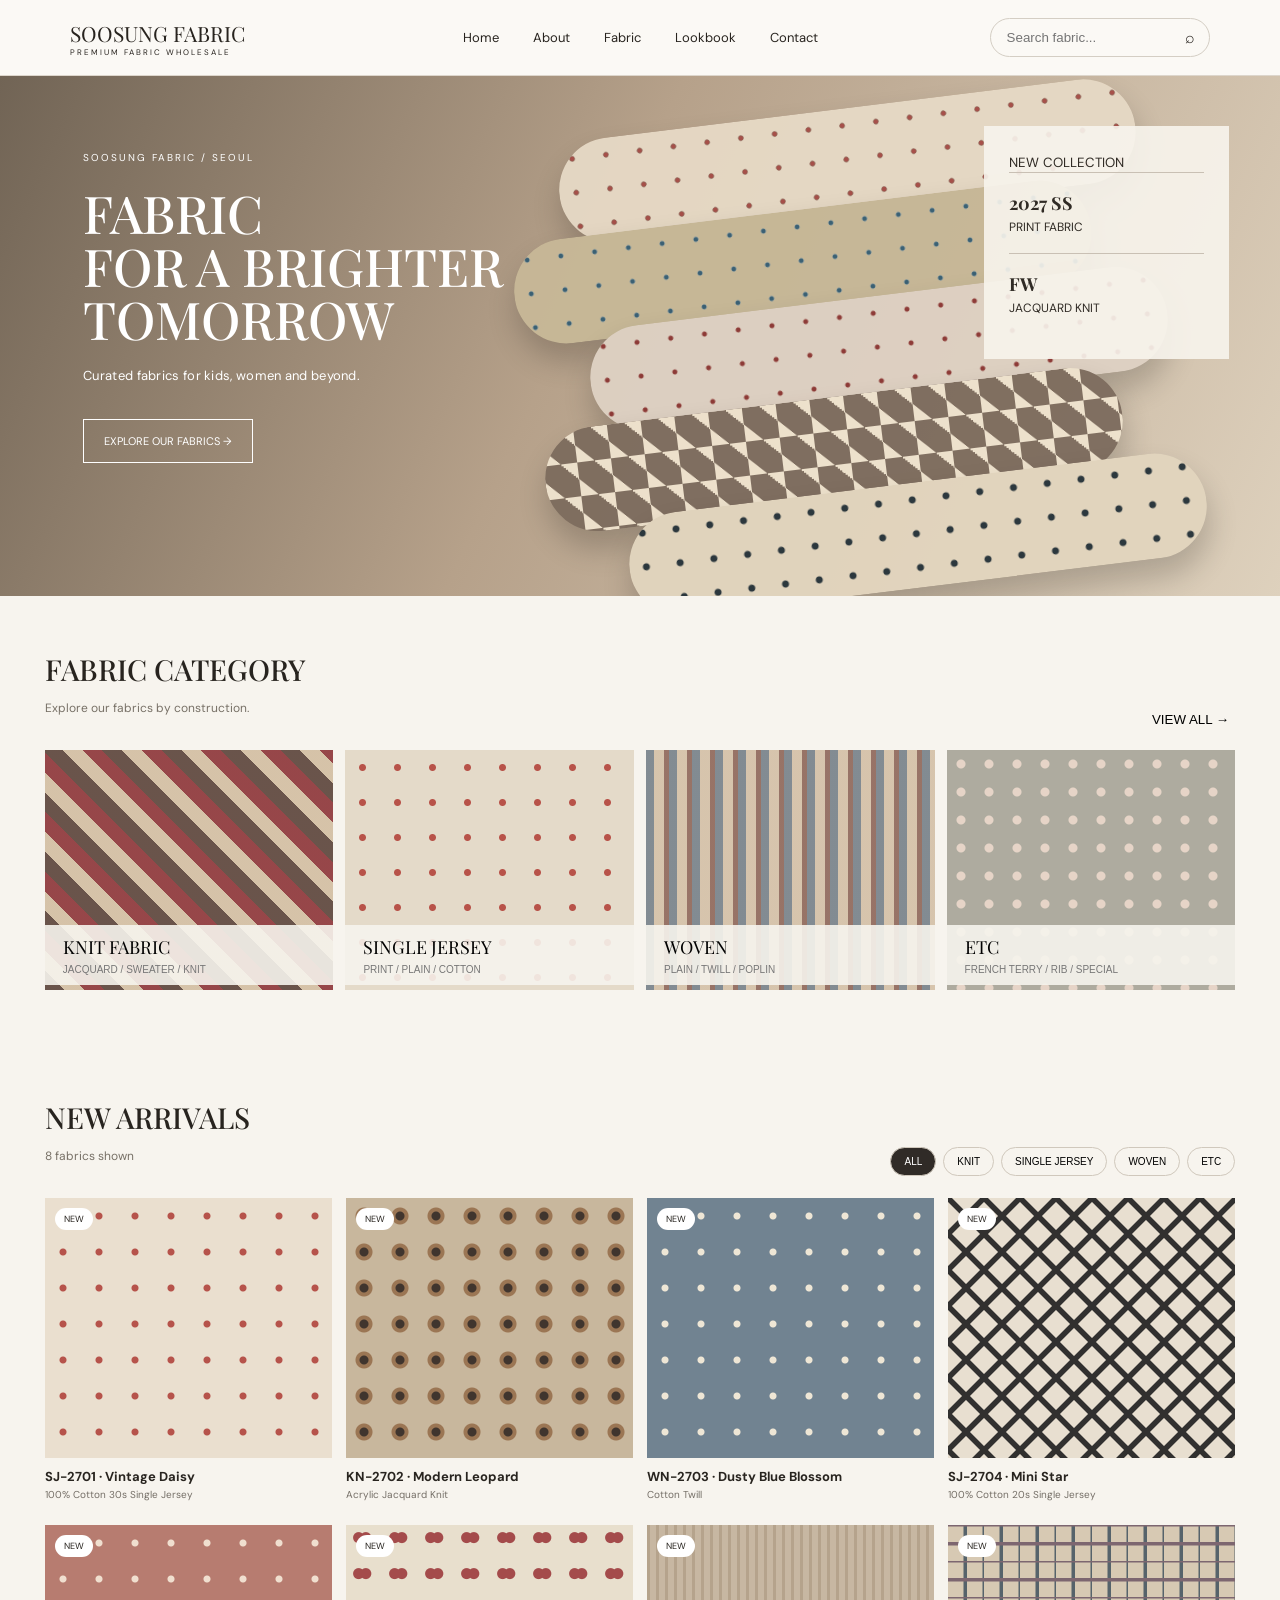
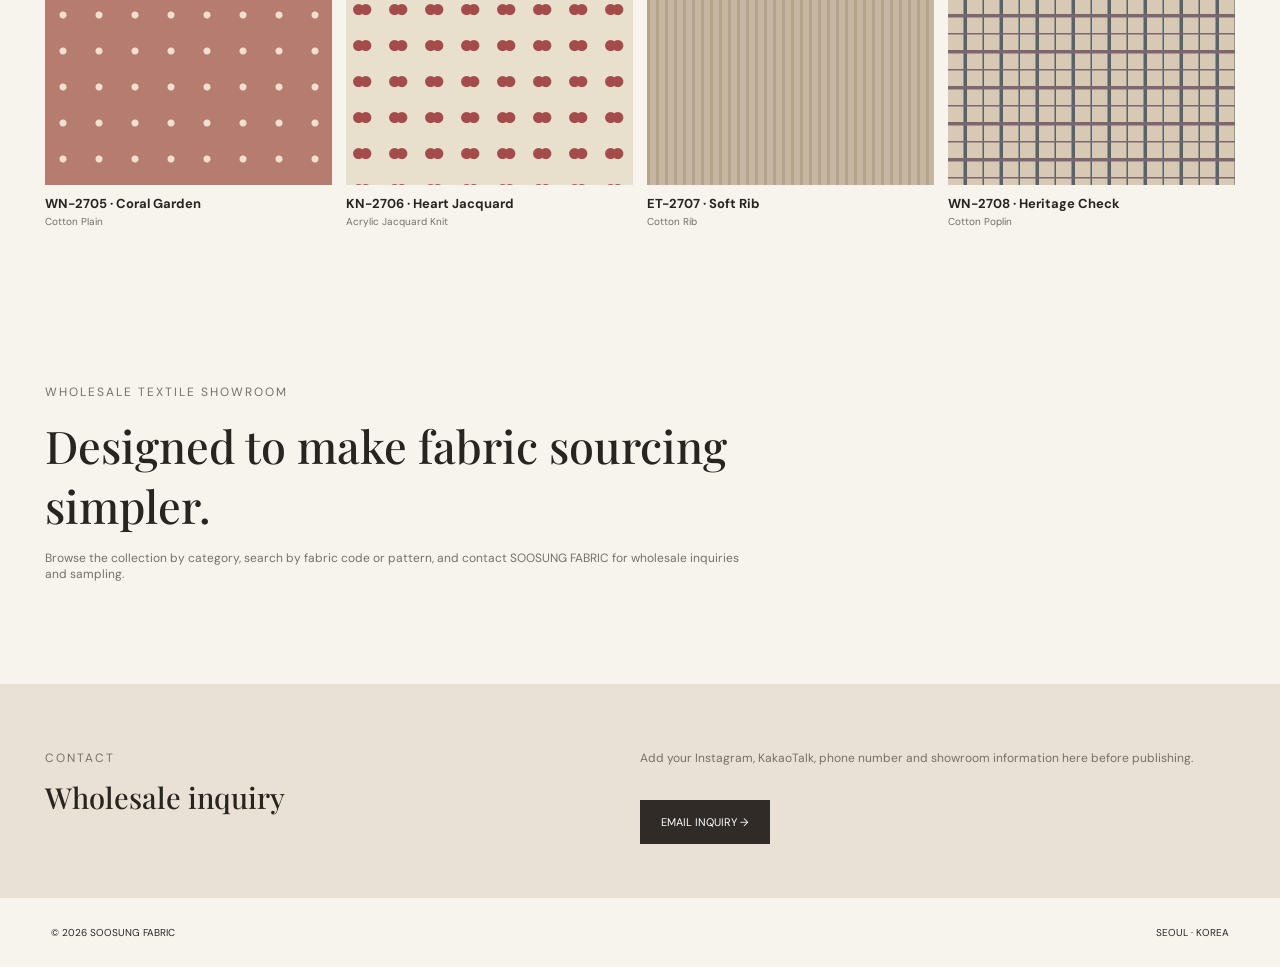
==== index.html @ e0ed1f42 "Add files via upload" ====
<!doctype html>
<html lang="en">
<head>
<meta charset="utf-8">
<meta name="viewport" content="width=device-width,initial-scale=1">
<title>SOOSUNG FABRIC — Online Showroom</title>
<meta name="description" content="SOOSUNG FABRIC online fabric showroom">
<link rel="preconnect" href="https://fonts.googleapis.com">
<link rel="preconnect" href="https://fonts.gstatic.com" crossorigin>
<link href="https://fonts.googleapis.com/css2?family=DM+Sans:wght@400;500;600&family=Playfair+Display:wght@500;600&display=swap" rel="stylesheet">
<link rel="stylesheet" href="style.css">
</head>
<body>
<header class="topbar">
  <a class="brand" href="#home"><span>SOOSUNG FABRIC</span><small>PREMIUM FABRIC WHOLESALE</small></a>
  <nav>
    <a href="#home">Home</a><a href="#about">About</a><a href="#fabric">Fabric</a>
    <a href="#lookbook">Lookbook</a><a href="#contact">Contact</a>
  </nav>
  <div class="search"><input id="searchInput" placeholder="Search fabric..."><span>⌕</span></div>
</header>

<main>
<section class="hero" id="home">
  <div class="hero-copy">
    <p class="eyebrow">SOOSUNG FABRIC / SEOUL</p>
    <h1>FABRIC<br>FOR A BRIGHTER<br>TOMORROW</h1>
    <p>Curated fabrics for kids, women and beyond.</p>
    <a class="outline-btn" href="#fabric">EXPLORE OUR FABRICS →</a>
  </div>
  <div class="hero-art" aria-label="fabric rolls">
    <div class="roll r1"></div><div class="roll r2"></div><div class="roll r3"></div>
    <div class="roll r4"></div><div class="roll r5"></div>
  </div>
  <aside class="collection">
    <small>NEW COLLECTION</small>
    <div><b>2027 SS</b><span>PRINT FABRIC</span></div>
    <div><b>FW</b><span>JACQUARD KNIT</span></div>
  </aside>
</section>

<section class="section" id="fabric">
  <div class="section-head"><div><h2>FABRIC CATEGORY</h2><p>Explore our fabrics by construction.</p></div><button class="text-btn" data-filter="all">VIEW ALL →</button></div>
  <div class="categories">
    <button class="cat knit" data-filter="knit"><span>KNIT FABRIC</span><small>JACQUARD / SWEATER / KNIT</small></button>
    <button class="cat jersey" data-filter="jersey"><span>SINGLE JERSEY</span><small>PRINT / PLAIN / COTTON</small></button>
    <button class="cat woven" data-filter="woven"><span>WOVEN</span><small>PLAIN / TWILL / POPLIN</small></button>
    <button class="cat etc" data-filter="etc"><span>ETC</span><small>FRENCH TERRY / RIB / SPECIAL</small></button>
  </div>
</section>

<section class="section arrivals" id="lookbook">
  <div class="section-head">
    <div><h2>NEW ARRIVALS</h2><p id="resultText">Showing all fabrics</p></div>
    <div class="filters">
      <button class="active" data-filter="all">ALL</button><button data-filter="knit">KNIT</button>
      <button data-filter="jersey">SINGLE JERSEY</button><button data-filter="woven">WOVEN</button><button data-filter="etc">ETC</button>
    </div>
  </div>
  <div id="grid" class="grid"></div>
</section>

<section class="about section" id="about">
  <p class="eyebrow">WHOLESALE TEXTILE SHOWROOM</p>
  <h2>Designed to make fabric sourcing simpler.</h2>
  <p>Browse the collection by category, search by fabric code or pattern, and contact SOOSUNG FABRIC for wholesale inquiries and sampling.</p>
</section>

<section class="contact section" id="contact">
  <div><p class="eyebrow">CONTACT</p><h2>Wholesale inquiry</h2></div>
  <div><p>Add your Instagram, KakaoTalk, phone number and showroom information here before publishing.</p>
  <a class="dark-btn" href="mailto:hello@example.com">EMAIL INQUIRY →</a></div>
</section>
</main>

<div class="modal" id="modal" aria-hidden="true">
 <div class="modal-card">
  <button class="close" id="closeModal">×</button>
  <div id="modalImage" class="modal-image"></div>
  <div class="modal-info"><small id="modalCat"></small><h2 id="modalName"></h2><p id="modalCode"></p><p id="modalDesc"></p><button class="dark-btn">WHOLESALE INQUIRY →</button></div>
 </div>
</div>
<footer>© 2026 SOOSUNG FABRIC <span>SEOUL · KOREA</span></footer>
<script src="script.js"></script>
</body></html>
---- style.css ----
:root{--paper:#f5f1e9;--ink:#28241f;--line:#cfc7ba;--cream:#ece2d4}*{box-sizing:border-box}html{scroll-behavior:smooth}body{margin:0;background:#f7f4ee;color:var(--ink);font-family:"DM Sans",sans-serif}.topbar{height:76px;display:grid;grid-template-columns:1fr auto 1fr;align-items:center;padding:0 5.5vw;background:#fbf9f5;border-bottom:1px solid #ddd6cc;position:sticky;top:0;z-index:20}.brand{text-decoration:none;color:inherit;display:flex;flex-direction:column;width:max-content}.brand span,h1,h2,.cat>span{font-family:"Playfair Display",serif}.brand span{font-size:21px}.brand small{font-size:8px;letter-spacing:2px}.topbar nav{display:flex;gap:34px}.topbar nav a{text-decoration:none;color:inherit;font-size:13px}.search{justify-self:end;border:1px solid #d4cec4;border-radius:24px;padding:8px 14px;width:220px;display:flex}.search input{border:0;outline:0;background:transparent;width:100%}.hero{min-height:520px;display:grid;grid-template-columns:40% 1fr;position:relative;overflow:hidden;background:linear-gradient(115deg,#716455,#b6a18a 45%,#ded1bd)}.hero-copy{padding:65px 0 60px 6.5vw;color:white;z-index:3}.eyebrow{font-size:10px;letter-spacing:2px}.hero h1{font-size:52px;line-height:1.02;font-weight:500;margin:22px 0}.hero-copy>p:not(.eyebrow){font-size:13px;letter-spacing:.3px}.outline-btn,.dark-btn{display:inline-block;margin-top:22px;padding:14px 20px;border:1px solid currentColor;color:inherit;text-decoration:none;font-size:11px}.hero-art{position:absolute;inset:0 0 0 37%;transform:rotate(-7deg);opacity:.96}.roll{position:absolute;width:72%;height:105px;border-radius:60px;box-shadow:0 18px 30px #0003;background-size:34px 34px}.r1{top:30px;left:13%;background-color:#e6d9c5;background-image:radial-gradient(#a64d47 2px,transparent 3px),radial-gradient(#65705d 2px,transparent 3px)}.r2{top:125px;left:6%;background-color:#c7b897;background-image:radial-gradient(#365e73 2px,transparent 3px),radial-gradient(#e9e2d1 2px,transparent 3px)}.r3{top:220px;left:14%;background-color:#ded1c3;background-image:radial-gradient(#8c3734 2px,transparent 3px)}.r4{top:315px;left:7%;background-color:#7d6c5e;background-image:linear-gradient(45deg,#efe3ce 25%,transparent 25%,transparent 75%,#efe3ce 75%)}.r5{top:410px;left:16%;background-color:#e2d5be;background-image:radial-gradient(#26333a 3px,transparent 4px)}.collection{position:absolute;right:4vw;top:50px;width:245px;background:#f8f4ede8;padding:25px;color:#302b25;z-index:5}.collection>div{border-top:1px solid #c9c0b4;padding:18px 0;display:flex;flex-direction:column}.collection b{font-family:"Playfair Display";font-size:18px}.collection span{font-size:12px;margin-top:4px}.section{padding:54px 3.5vw}.section-head{display:flex;justify-content:space-between;align-items:end;margin-bottom:22px}.section h2{font-weight:500;font-size:29px;margin:0}.section-head p,.about>p,.contact p{font-size:12px;color:#777066}.text-btn{border:0;background:none}.categories{display:grid;grid-template-columns:repeat(4,1fr);gap:12px}.cat{height:240px;border:0;text-align:left;padding:175px 18px 15px;cursor:pointer;position:relative;overflow:hidden;background:#d9cbbb}.cat:before{content:"";position:absolute;inset:0;opacity:.85}.cat span,.cat small{position:relative;display:block;background:#f7f4eee6;width:calc(100% + 36px);margin-left:-18px;padding-left:18px}.cat span{font-size:18px;padding-top:10px}.cat small{font-size:10px;padding-top:5px;padding-bottom:10px;color:#777}.knit:before{background:repeating-linear-gradient(45deg,#563f37 0 14px,#d5c1a5 14px 28px,#8b2f35 28px 42px)}.jersey:before{background-color:#e7ddcc;background-image:radial-gradient(#b33f36 3px,transparent 4px);background-size:35px 35px}.woven:before{background:repeating-linear-gradient(90deg,#73808b 0 8px,#d6c3aa 8px 18px,#8c6458 18px 23px)}.etc:before{background-color:#a7a69b;background-image:radial-gradient(#e9d6ca 4px,transparent 5px);background-size:28px 28px}.filters{display:flex;gap:7px;flex-wrap:wrap}.filters button{border:1px solid #d0c8bc;background:transparent;border-radius:20px;padding:8px 13px;font-size:10px;cursor:pointer}.filters button.active{background:#302b27;color:white}.grid{display:grid;grid-template-columns:repeat(4,1fr);gap:24px 14px}.card{cursor:pointer}.swatch{height:260px;position:relative;background-color:#ddd;background-size:36px 36px;transition:.25s}.card:hover .swatch{transform:translateY(-3px)}.badge{position:absolute;top:10px;left:10px;background:white;padding:5px 9px;border-radius:15px;font-size:9px}.card h3{font-size:13px;margin:10px 0 3px}.card p{font-size:10px;color:#746e66;margin:0}.about{max-width:800px;padding-top:90px;padding-bottom:90px}.about h2{font-size:45px;margin:15px 0}.contact{display:grid;grid-template-columns:1fr 1fr;background:#e9e1d5}.dark-btn{background:#302b27;color:white;border-color:#302b27;cursor:pointer}footer{padding:28px 4vw;font-size:10px;display:flex;justify-content:space-between}.modal{display:none;position:fixed;inset:0;background:#0008;z-index:50;align-items:center;justify-content:center;padding:20px}.modal.open{display:flex}.modal-card{background:#f8f5ef;max-width:820px;width:100%;display:grid;grid-template-columns:1fr 1fr;position:relative}.modal-image{min-height:430px;background-size:36px 36px}.modal-info{padding:55px 38px}.modal-info h2{font-family:"Playfair Display";font-size:30px}.close{position:absolute;right:15px;top:10px;border:0;background:none;font-size:30px;cursor:pointer}@media(max-width:850px){.topbar{grid-template-columns:1fr auto}.topbar nav{display:none}.search{width:150px}.hero{grid-template-columns:1fr}.hero-art{left:30%;opacity:.55}.collection{display:none}.categories,.grid{grid-template-columns:repeat(2,1fr)}.section-head{align-items:flex-start;gap:18px;flex-direction:column}.modal-card{grid-template-columns:1fr}.modal-image{min-height:280px}}@media(max-width:520px){.hero h1{font-size:39px}.hero-copy{padding-left:7vw}.categories,.grid{grid-template-columns:1fr 1fr}.cat{height:180px;padding-top:115px}.swatch{height:190px}.search{display:none}.about h2{font-size:34px}.contact{grid-template-columns:1fr}}
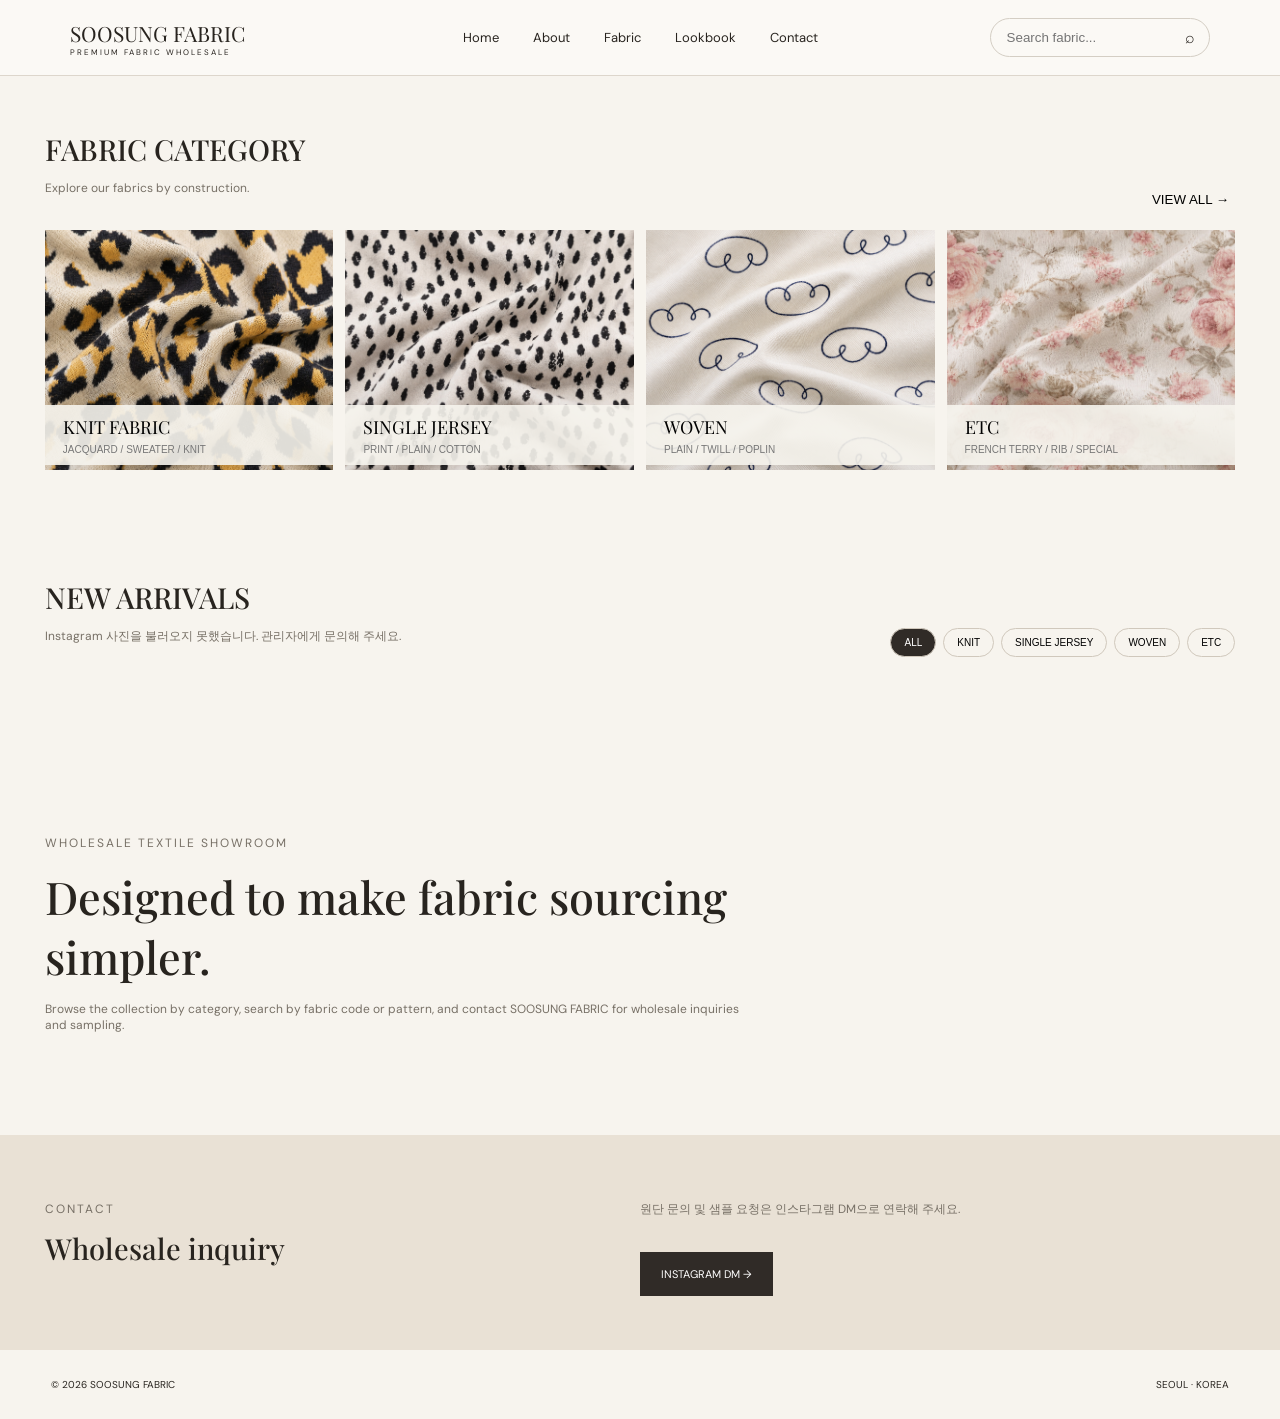
==== commit b76ec8f0: "Add files via upload" ====
--- a/index.html
+++ b/index.html
@@ -68,8 +68,8 @@
 
 <section class="contact section" id="contact">
   <div><p class="eyebrow">CONTACT</p><h2>Wholesale inquiry</h2></div>
-  <div><p>Add your Instagram, KakaoTalk, phone number and showroom information here before publishing.</p>
-  <a class="dark-btn" href="mailto:hello@example.com">EMAIL INQUIRY →</a></div>
+  <div><p>원단 문의 및 샘플 요청은 인스타그램 DM으로 연락해 주세요.</p>
+  <a class="dark-btn" href="https://ig.me/m/soosung_fabric" target="_blank" rel="noopener noreferrer" aria-label="SOOSUNG FABRIC 인스타그램 DM으로 문의하기">INSTAGRAM DM →</a></div>
 </section>
 </main>
 
--- a/style.css
+++ b/style.css
@@ -1 +1,120 @@
-:root{--paper:#f5f1e9;--ink:#28241f;--line:#cfc7ba;--cream:#ece2d4}*{box-sizing:border-box}html{scroll-behavior:smooth}body{margin:0;background:#f7f4ee;color:var(--ink);font-family:"DM Sans",sans-serif}.topbar{height:76px;display:grid;grid-template-columns:1fr auto 1fr;align-items:center;padding:0 5.5vw;background:#fbf9f5;border-bottom:1px solid #ddd6cc;position:sticky;top:0;z-index:20}.brand{text-decoration:none;color:inherit;display:flex;flex-direction:column;width:max-content}.brand span,h1,h2,.cat>span{font-family:"Playfair Display",serif}.brand span{font-size:21px}.brand small{font-size:8px;letter-spacing:2px}.topbar nav{display:flex;gap:34px}.topbar nav a{text-decoration:none;color:inherit;font-size:13px}.search{justify-self:end;border:1px solid #d4cec4;border-radius:24px;padding:8px 14px;width:220px;display:flex}.search input{border:0;outline:0;background:transparent;width:100%}.hero{min-height:520px;display:grid;grid-template-columns:40% 1fr;position:relative;overflow:hidden;background:linear-gradient(115deg,#716455,#b6a18a 45%,#ded1bd)}.hero-copy{padding:65px 0 60px 6.5vw;color:white;z-index:3}.eyebrow{font-size:10px;letter-spacing:2px}.hero h1{font-size:52px;line-height:1.02;font-weight:500;margin:22px 0}.hero-copy>p:not(.eyebrow){font-size:13px;letter-spacing:.3px}.outline-btn,.dark-btn{display:inline-block;margin-top:22px;padding:14px 20px;border:1px solid currentColor;color:inherit;text-decoration:none;font-size:11px}.hero-art{position:absolute;inset:0 0 0 37%;transform:rotate(-7deg);opacity:.96}.roll{position:absolute;width:72%;height:105px;border-radius:60px;box-shadow:0 18px 30px #0003;background-size:34px 34px}.r1{top:30px;left:13%;background-color:#e6d9c5;background-image:radial-gradient(#a64d47 2px,transparent 3px),radial-gradient(#65705d 2px,transparent 3px)}.r2{top:125px;left:6%;background-color:#c7b897;background-image:radial-gradient(#365e73 2px,transparent 3px),radial-gradient(#e9e2d1 2px,transparent 3px)}.r3{top:220px;left:14%;background-color:#ded1c3;background-image:radial-gradient(#8c3734 2px,transparent 3px)}.r4{top:315px;left:7%;background-color:#7d6c5e;background-image:linear-gradient(45deg,#efe3ce 25%,transparent 25%,transparent 75%,#efe3ce 75%)}.r5{top:410px;left:16%;background-color:#e2d5be;background-image:radial-gradient(#26333a 3px,transparent 4px)}.collection{position:absolute;right:4vw;top:50px;width:245px;background:#f8f4ede8;padding:25px;color:#302b25;z-index:5}.collection>div{border-top:1px solid #c9c0b4;padding:18px 0;display:flex;flex-direction:column}.collection b{font-family:"Playfair Display";font-size:18px}.collection span{font-size:12px;margin-top:4px}.section{padding:54px 3.5vw}.section-head{display:flex;justify-content:space-between;align-items:end;margin-bottom:22px}.section h2{font-weight:500;font-size:29px;margin:0}.section-head p,.about>p,.contact p{font-size:12px;color:#777066}.text-btn{border:0;background:none}.categories{display:grid;grid-template-columns:repeat(4,1fr);gap:12px}.cat{height:240px;border:0;text-align:left;padding:175px 18px 15px;cursor:pointer;position:relative;overflow:hidden;background:#d9cbbb}.cat:before{content:"";position:absolute;inset:0;opacity:.85}.cat span,.cat small{position:relative;display:block;background:#f7f4eee6;width:calc(100% + 36px);margin-left:-18px;padding-left:18px}.cat span{font-size:18px;padding-top:10px}.cat small{font-size:10px;padding-top:5px;padding-bottom:10px;color:#777}.knit:before{background:repeating-linear-gradient(45deg,#563f37 0 14px,#d5c1a5 14px 28px,#8b2f35 28px 42px)}.jersey:before{background-color:#e7ddcc;background-image:radial-gradient(#b33f36 3px,transparent 4px);background-size:35px 35px}.woven:before{background:repeating-linear-gradient(90deg,#73808b 0 8px,#d6c3aa 8px 18px,#8c6458 18px 23px)}.etc:before{background-color:#a7a69b;background-image:radial-gradient(#e9d6ca 4px,transparent 5px);background-size:28px 28px}.filters{display:flex;gap:7px;flex-wrap:wrap}.filters button{border:1px solid #d0c8bc;background:transparent;border-radius:20px;padding:8px 13px;font-size:10px;cursor:pointer}.filters button.active{background:#302b27;color:white}.grid{display:grid;grid-template-columns:repeat(4,1fr);gap:24px 14px}.card{cursor:pointer}.swatch{height:260px;position:relative;background-color:#ddd;background-size:36px 36px;transition:.25s}.card:hover .swatch{transform:translateY(-3px)}.badge{position:absolute;top:10px;left:10px;background:white;padding:5px 9px;border-radius:15px;font-size:9px}.card h3{font-size:13px;margin:10px 0 3px}.card p{font-size:10px;color:#746e66;margin:0}.about{max-width:800px;padding-top:90px;padding-bottom:90px}.about h2{font-size:45px;margin:15px 0}.contact{display:grid;grid-template-columns:1fr 1fr;background:#e9e1d5}.dark-btn{background:#302b27;color:white;border-color:#302b27;cursor:pointer}footer{padding:28px 4vw;font-size:10px;display:flex;justify-content:space-between}.modal{display:none;position:fixed;inset:0;background:#0008;z-index:50;align-items:center;justify-content:center;padding:20px}.modal.open{display:flex}.modal-card{background:#f8f5ef;max-width:820px;width:100%;display:grid;grid-template-columns:1fr 1fr;position:relative}.modal-image{min-height:430px;background-size:36px 36px}.modal-info{padding:55px 38px}.modal-info h2{font-family:"Playfair Display";font-size:30px}.close{position:absolute;right:15px;top:10px;border:0;background:none;font-size:30px;cursor:pointer}@media(max-width:850px){.topbar{grid-template-columns:1fr auto}.topbar nav{display:none}.search{width:150px}.hero{grid-template-columns:1fr}.hero-art{left:30%;opacity:.55}.collection{display:none}.categories,.grid{grid-template-columns:repeat(2,1fr)}.section-head{align-items:flex-start;gap:18px;flex-direction:column}.modal-card{grid-template-columns:1fr}.modal-image{min-height:280px}}@media(max-width:520px){.hero h1{font-size:39px}.hero-copy{padding-left:7vw}.categories,.grid{grid-template-columns:1fr 1fr}.cat{height:180px;padding-top:115px}.swatch{height:190px}.search{display:none}.about h2{font-size:34px}.contact{grid-template-columns:1fr}}+:root{--paper:#f5f1e9;--ink:#28241f;--line:#cfc7ba;--cream:#ece2d4}*{box-sizing:border-box}html{scroll-behavior:smooth}body{margin:0;background:#f7f4ee;color:var(--ink);font-family:"DM Sans",sans-serif}.topbar{height:76px;display:grid;grid-template-columns:1fr auto 1fr;align-items:center;padding:0 5.5vw;background:#fbf9f5;border-bottom:1px solid #ddd6cc;position:sticky;top:0;z-index:20}.brand{text-decoration:none;color:inherit;display:flex;flex-direction:column;width:max-content}.brand span,h1,h2,.cat>span{font-family:"Playfair Display",serif}.brand span{font-size:21px}.brand small{font-size:8px;letter-spacing:2px}.topbar nav{display:flex;gap:34px}.topbar nav a{text-decoration:none;color:inherit;font-size:13px}.search{justify-self:end;border:1px solid #d4cec4;border-radius:24px;padding:8px 14px;width:220px;display:flex}.search input{border:0;outline:0;background:transparent;width:100%}.hero{min-height:520px;display:grid;grid-template-columns:40% 1fr;position:relative;overflow:hidden;background:linear-gradient(115deg,#716455,#b6a18a 45%,#ded1bd)}.hero-copy{padding:65px 0 60px 6.5vw;color:white;z-index:3}.eyebrow{font-size:10px;letter-spacing:2px}.hero h1{font-size:52px;line-height:1.02;font-weight:500;margin:22px 0}.hero-copy>p:not(.eyebrow){font-size:13px;letter-spacing:.3px}.outline-btn,.dark-btn{display:inline-block;margin-top:22px;padding:14px 20px;border:1px solid currentColor;color:inherit;text-decoration:none;font-size:11px}.hero-art{position:absolute;inset:0 0 0 37%;transform:rotate(-7deg);opacity:.96}.roll{position:absolute;width:72%;height:105px;border-radius:60px;box-shadow:0 18px 30px #0003;background-size:34px 34px}.r1{top:30px;left:13%;background-color:#e6d9c5;background-image:radial-gradient(#a64d47 2px,transparent 3px),radial-gradient(#65705d 2px,transparent 3px)}.r2{top:125px;left:6%;background-color:#c7b897;background-image:radial-gradient(#365e73 2px,transparent 3px),radial-gradient(#e9e2d1 2px,transparent 3px)}.r3{top:220px;left:14%;background-color:#ded1c3;background-image:radial-gradient(#8c3734 2px,transparent 3px)}.r4{top:315px;left:7%;background-color:#7d6c5e;background-image:linear-gradient(45deg,#efe3ce 25%,transparent 25%,transparent 75%,#efe3ce 75%)}.r5{top:410px;left:16%;background-color:#e2d5be;background-image:radial-gradient(#26333a 3px,transparent 4px)}.collection{position:absolute;right:4vw;top:50px;width:245px;background:#f8f4ede8;padding:25px;color:#302b25;z-index:5}.collection>div{border-top:1px solid #c9c0b4;padding:18px 0;display:flex;flex-direction:column}.collection b{font-family:"Playfair Display";font-size:18px}.collection span{font-size:12px;margin-top:4px}.section{padding:54px 3.5vw}.section-head{display:flex;justify-content:space-between;align-items:end;margin-bottom:22px}.section h2{font-weight:500;font-size:29px;margin:0}.section-head p,.about>p,.contact p{font-size:12px;color:#777066}.text-btn{border:0;background:none}.categories{display:grid;grid-template-columns:repeat(4,1fr);gap:12px}.cat{height:240px;border:0;text-align:left;padding:175px 18px 15px;cursor:pointer;position:relative;overflow:hidden;background:#d9cbbb}.cat:before{content:"";position:absolute;inset:0;opacity:.85}.cat span,.cat small{position:relative;display:block;background:#f7f4eee6;width:calc(100% + 36px);margin-left:-18px;padding-left:18px}.cat span{font-size:18px;padding-top:10px}.cat small{font-size:10px;padding-top:5px;padding-bottom:10px;color:#777}.knit:before{background:repeating-linear-gradient(45deg,#563f37 0 14px,#d5c1a5 14px 28px,#8b2f35 28px 42px)}.jersey:before{background-color:#e7ddcc;background-image:radial-gradient(#b33f36 3px,transparent 4px);background-size:35px 35px}.woven:before{background:repeating-linear-gradient(90deg,#73808b 0 8px,#d6c3aa 8px 18px,#8c6458 18px 23px)}.etc:before{background-color:#a7a69b;background-image:radial-gradient(#e9d6ca 4px,transparent 5px);background-size:28px 28px}.filters{display:flex;gap:7px;flex-wrap:wrap}.filters button{border:1px solid #d0c8bc;background:transparent;border-radius:20px;padding:8px 13px;font-size:10px;cursor:pointer}.filters button.active{background:#302b27;color:white}.grid{display:grid;grid-template-columns:repeat(4,1fr);gap:24px 14px}.card{cursor:pointer}.swatch{height:260px;position:relative;background-color:#ddd;background-size:36px 36px;transition:.25s}.card:hover .swatch{transform:translateY(-3px)}.badge{position:absolute;top:10px;left:10px;background:white;padding:5px 9px;border-radius:15px;font-size:9px}.card h3{font-size:13px;margin:10px 0 3px}.card p{font-size:10px;color:#746e66;margin:0}.about{max-width:800px;padding-top:90px;padding-bottom:90px}.about h2{font-size:45px;margin:15px 0}.contact{display:grid;grid-template-columns:1fr 1fr;background:#e9e1d5}.dark-btn{background:#302b27;color:white;border-color:#302b27;cursor:pointer}footer{padding:28px 4vw;font-size:10px;display:flex;justify-content:space-between}.modal{display:none;position:fixed;inset:0;background:#0008;z-index:50;align-items:center;justify-content:center;padding:20px}.modal.open{display:flex}.modal-card{background:#f8f5ef;max-width:820px;width:100%;display:grid;grid-template-columns:1fr 1fr;position:relative}.modal-image{min-height:430px;background-size:36px 36px}.modal-info{padding:55px 38px}.modal-info h2{font-family:"Playfair Display";font-size:30px}.close{position:absolute;right:15px;top:10px;border:0;background:none;font-size:30px;cursor:pointer}@media(max-width:850px){.topbar{grid-template-columns:1fr auto}.topbar nav{display:none}.search{width:150px}.hero{grid-template-columns:1fr}.hero-art{left:30%;opacity:.55}.collection{display:none}.categories,.grid{grid-template-columns:repeat(2,1fr)}.section-head{align-items:flex-start;gap:18px;flex-direction:column}.modal-card{grid-template-columns:1fr}.modal-image{min-height:280px}}@media(max-width:520px){.hero h1{font-size:39px}.hero-copy{padding-left:7vw}.categories,.grid{grid-template-columns:1fr 1fr}.cat{height:180px;padding-top:115px}.swatch{height:190px}.search{display:none}.about h2{font-size:34px}.contact{grid-template-columns:1fr}}
+/* Custom category cover photos; original patterned tiles remain as fallbacks. */
+.cat.has-cover::before{background-image:var(--cover-image)!important;background-size:cover!important;background-position:center!important;opacity:1}
+.cat.has-cover::after{content:"";position:absolute;inset:0;background:linear-gradient(to bottom,transparent 45%,#00000012 100%);pointer-events:none}
+.cat.has-cover span,.cat.has-cover small{z-index:1}
+.cat:focus-visible,.card:focus-visible{outline:3px solid #8d6f5a;outline-offset:3px}
+/* Admin page styles */
+.admin-page{background:#f7f4ee;min-height:100vh}
+.admin-wrap{max-width:1200px;margin:0 auto;padding:36px 24px 90px}
+.admin-wrap h1{font-family:"Playfair Display",serif;font-size:38px;font-weight:500;margin:8px 0}
+.admin-wrap h2{font-family:"Playfair Display",serif;font-size:26px;font-weight:500;margin:40px 0 12px}
+.admin-muted{font-size:13px;color:#70685e;line-height:1.7}
+.admin-note{background:#efe8de;border-left:3px solid #806958;padding:16px 20px;font-size:13px;line-height:1.7;margin:24px 0}
+.admin-actions{display:flex;flex-wrap:wrap;align-items:center;gap:12px;margin:24px 0}
+.admin-primary,.admin-secondary{font:inherit;font-size:13px;border:1px solid #302b27;border-radius:3px;padding:12px 18px;cursor:pointer}
+.admin-primary{background:#302b27;color:white}.admin-secondary{background:transparent;color:#302b27}
+.admin-covers{display:grid;grid-template-columns:repeat(4,minmax(0,1fr));gap:16px}
+.admin-cover{background:#fff;border:1px solid #ded5ca;padding:12px;min-width:0}
+.admin-cover img{width:100%;height:135px;object-fit:cover;background:#d9cbbb;display:block}
+.admin-cover h3{font-size:14px;margin:12px 0}
+.admin-cover label{font-size:12px;display:block;margin:12px 0 5px}
+.admin-cover input[type=file],.admin-cover input[type=text]{width:100%;font-size:12px;max-width:100%}
+.admin-cover input[type=text]{padding:9px;border:1px solid #d4cec4}
+.admin-cover button{margin-top:10px;width:100%}
+.admin-cover .admin-muted{font-size:11px}
+.admin-toolbar{display:flex;gap:12px;flex-wrap:wrap;margin:18px 0}
+.admin-toolbar input,.admin-toolbar select{padding:10px;border:1px solid #d4cec4;background:white;min-width:180px}
+.admin-posts{display:grid;grid-template-columns:repeat(4,minmax(0,1fr));gap:16px}
+.admin-post{background:white;border:1px solid #ded5ca;padding:10px;min-width:0}
+.admin-post img{width:100%;aspect-ratio:1;object-fit:cover;background:#e9e1d5}
+.admin-post p{font-size:12px;line-height:1.5;min-height:40px;max-height:40px;overflow:hidden}
+.admin-post small{display:block;color:#746e66;font-size:10px;overflow-wrap:anywhere}
+.admin-post select{width:100%;padding:9px;border:1px solid #d4cec4;background:#fff;margin-top:10px}
+.admin-post a{display:inline-block;font-size:11px;margin-top:8px;color:#51463d}
+.admin-status{font-size:13px;min-height:18px}
+@media(max-width:850px){.admin-covers,.admin-posts{grid-template-columns:repeat(2,minmax(0,1fr))}}
+@media(max-width:520px){.admin-wrap{padding:20px 12px 60px}.admin-covers,.admin-posts{grid-template-columns:1fr 1fr;gap:8px}.admin-cover{padding:8px}.admin-cover img{height:100px}.admin-wrap h1{font-size:29px}}
+
+/* Main hero banner modes, controlled by category-config.json */
+.hero.hero-photo{background-image:linear-gradient(90deg,rgba(39,31,25,.66),rgba(39,31,25,.1)),var(--hero-image);background-size:cover;background-position:var(--hero-position,center);background-repeat:no-repeat}
+.hero.hero-photo .hero-art,.hero.hero-plain .hero-art{display:none}
+.hero.hero-plain{background:#8f7e6c}
+.hero.hero-hidden{display:none}
+/* Main hero editor */
+.admin-hero-panel{border:1px solid #ded5ca;background:#fff;padding:18px;max-width:100%}
+.admin-hero-panel label{display:block;font-size:13px;margin:10px 0 7px}
+.admin-hero-panel input[type=file],.admin-hero-panel input[type=text],.admin-hero-panel select{display:block;width:100%;max-width:560px;border:1px solid #d4cec4;background:#fff;padding:10px;font:inherit;font-size:13px}
+.admin-hero-panel input[type=file]{border:0;padding-left:0}
+.admin-hero-panel .admin-secondary{margin-top:14px}
+.admin-hero-preview{margin:16px 0;aspect-ratio:3.1/1;min-height:150px;display:flex;align-items:center;padding:24px 5%;background:linear-gradient(115deg,#716455,#b6a18a 45%,#ded1bd);background-size:cover;background-position:center;color:white;overflow:hidden}
+.admin-hero-preview span{font-family:"Playfair Display",serif;font-size:clamp(18px,3vw,32px);max-width:70%;line-height:1.15}
+.admin-hero-preview.mode-hidden{background:#eee8df;color:#60574f;border:1px dashed #c9bdb0;justify-content:center;text-align:center}
+.admin-hero-preview.mode-hidden span{font:13px "DM Sans",sans-serif}
+.admin-hero-preview.mode-plain{background:#8f7e6c}
+.admin-hero-preview.mode-original{background:repeating-linear-gradient(165deg,transparent 0 55px,#e0d2bd 56px 105px,#6b5a4a 106px 119px,transparent 120px 150px),linear-gradient(115deg,#716455,#b6a18a 45%,#ded1bd)}
+.admin-hero-fields[hidden]{display:none}
+@media(max-width:520px){.admin-hero-preview{aspect-ratio:2/1;padding:16px}.admin-hero-preview span{max-width:100%}}
+
+/* Instagram VIDEO / Reels support */
+.video-badge{position:absolute;right:12px;top:12px;padding:7px 11px;border-radius:3px;background:#171717bd;color:#fff;font-size:11px;letter-spacing:.06em;pointer-events:none}
+.modal-image{position:relative;display:flex;align-items:center;justify-content:center;overflow:hidden}
+.modal-play{border:1px solid #ffffffb0;border-radius:100px;padding:13px 22px;background:#211e1dc9;color:white;font:600 14px "DM Sans",sans-serif;cursor:pointer;box-shadow:0 4px 20px #0005;z-index:1}
+.modal-play:hover{background:#171411}
+.modal-play:disabled{cursor:wait;opacity:.8}
+.modal-video{width:100%;height:100%;max-height:75vh;object-fit:contain;background:#151515;position:absolute;inset:0}
+
+/* Mobile video modal: keep the close control visible inside the viewport. */
+@media (max-width: 850px) {
+  .modal.open {
+    align-items: flex-start;
+    justify-content: center;
+    padding: 0;
+    overflow: hidden;
+  }
+  .modal .modal-card {
+    width: 100%;
+    max-width: 820px;
+    height: 100vh; /* fallback for older mobile browsers */
+    height: 100dvh;
+    max-height: 100vh;
+    max-height: 100dvh;
+    overflow-x: hidden;
+    overflow-y: auto;
+    overscroll-behavior: contain;
+    -webkit-overflow-scrolling: touch;
+    display: flex;
+    flex-direction: column;
+  }
+  .modal .modal-image {
+    flex: 0 0 auto;
+    min-height: 0;
+    height: min(65vh, 520px);
+    height: min(65dvh, 520px);
+  }
+  .modal .modal-info {
+    flex: 0 0 auto;
+    padding: 24px 22px 38px;
+  }
+  .modal #closeModal {
+    position: fixed;
+    top: max(12px, env(safe-area-inset-top));
+    right: max(12px, env(safe-area-inset-right));
+    z-index: 100;
+    display: flex;
+    align-items: center;
+    justify-content: center;
+    width: 46px;
+    height: 46px;
+    padding: 0;
+    border: 1px solid #e4ded5;
+    border-radius: 50%;
+    background: #fff;
+    color: #24201c;
+    box-shadow: 0 3px 14px rgba(0,0,0,.25);
+    font-size: 30px;
+    line-height: 1;
+    cursor: pointer;
+    touch-action: manipulation;
+  }
+}
